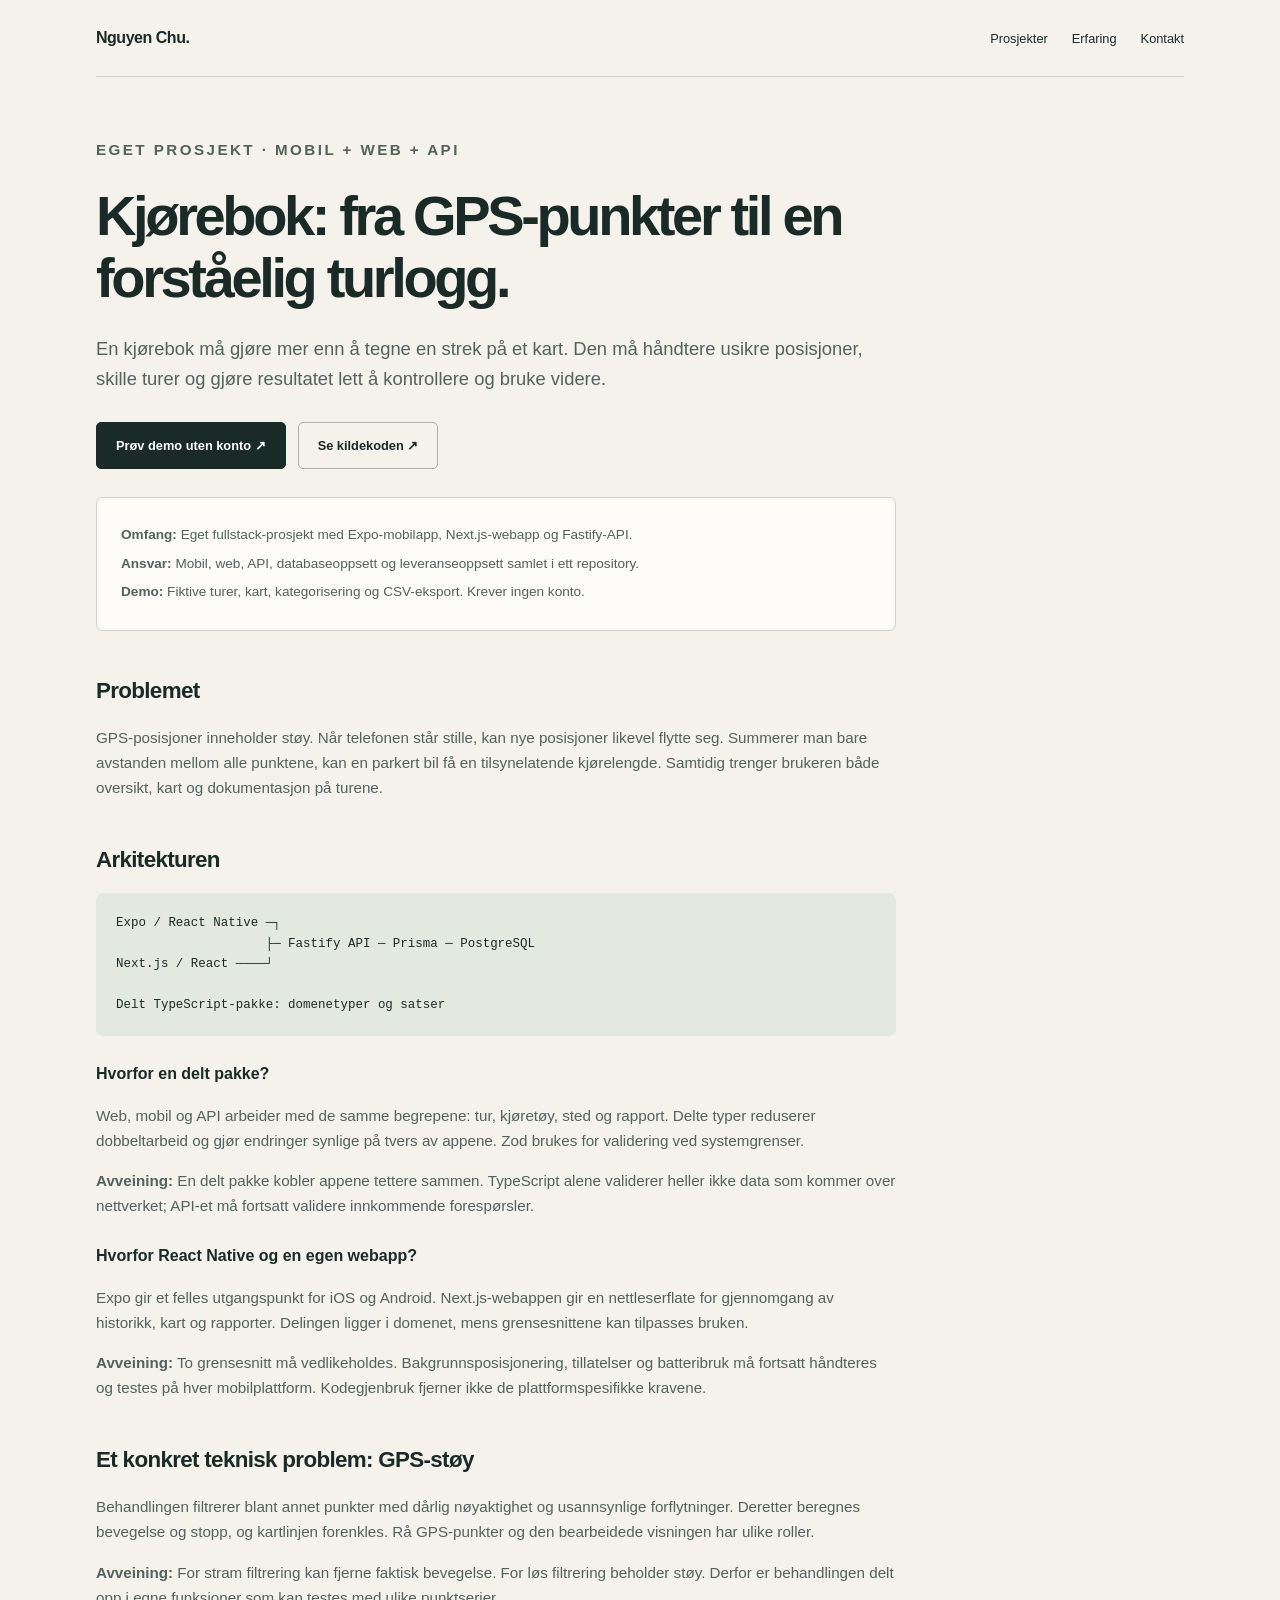
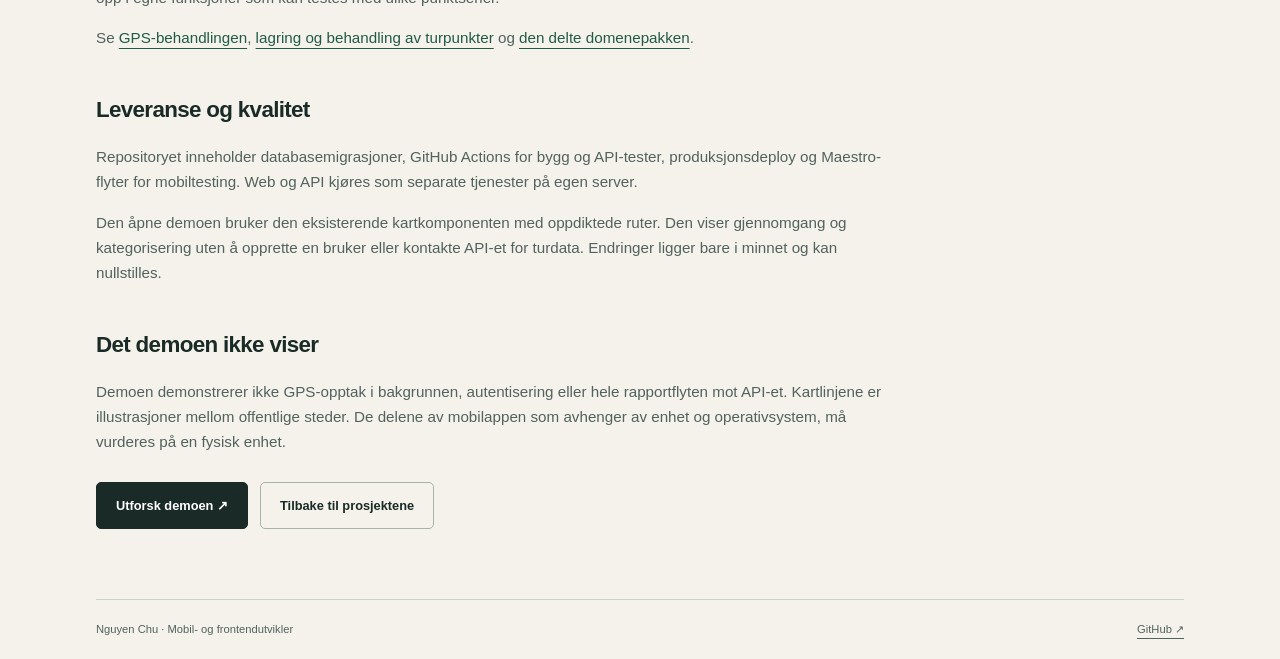
==== site/prosjekter/kjorebok.html @ 5418944d "Present production experience and project decisions with an open demo" ====
<!doctype html>
<html lang="nb"><head><meta charset="utf-8"><meta name="viewport" content="width=device-width, initial-scale=1"><title>Kjørebok – prosjektgjennomgang | Nguyen Chu</title><meta name="description" content="GPS-data, delte kontrakter og avveininger mellom web, mobil og API i Kjørebok."><meta name="theme-color" content="#f4f2eb"><meta property="og:title" content="Kjørebok – prosjektgjennomgang | Nguyen Chu"><meta property="og:description" content="GPS-data, delte kontrakter og avveininger mellom web, mobil og API i Kjørebok."><meta property="og:type" content="website"><link rel="stylesheet" href="../styles.css"><link rel="icon" href="../favicon.svg" type="image/svg+xml"></head><body><a class="skip" href="#innhold">Hopp til innhold</a><div class="wrap"><nav aria-label="Hovedmeny"><a class="brand" href="../index.html">Nguyen Chu<span aria-hidden="true">.</span></a><div class="navlinks"><a href="../index.html#prosjekter">Prosjekter</a><a href="../index.html#erfaring">Erfaring</a><a href="../index.html#kontakt">Kontakt</a></div></nav><main id="innhold" class="essay"><p class="kicker">Eget prosjekt · mobil + web + API</p><h1>Kjørebok: fra GPS-punkter til en forståelig turlogg.</h1><p class="intro">En kjørebok må gjøre mer enn å tegne en strek på et kart. Den må håndtere usikre posisjoner, skille turer og gjøre resultatet lett å kontrollere og bruke videre.</p><div class="actions"><a class="button" href="https://kjorebok.nguyenchu.com/demo">Prøv demo uten konto ↗</a><a class="button secondary" href="https://github.com/nguyenchu/kjorebok">Se kildekoden ↗</a></div><div class="factbox"><p><strong>Omfang:</strong> Eget fullstack-prosjekt med Expo-mobilapp, Next.js-webapp og Fastify-API.</p><p><strong>Ansvar:</strong> Mobil, web, API, databaseoppsett og leveranseoppsett samlet i ett repository.</p><p><strong>Demo:</strong> Fiktive turer, kart, kategorisering og CSV-eksport. Krever ingen konto.</p></div><h2>Problemet</h2><p>GPS-posisjoner inneholder støy. Når telefonen står stille, kan nye posisjoner likevel flytte seg. Summerer man bare avstanden mellom alle punktene, kan en parkert bil få en tilsynelatende kjørelengde. Samtidig trenger brukeren både oversikt, kart og dokumentasjon på turene.</p><h2>Arkitekturen</h2><pre class="architecture">Expo / React Native ─┐
                    ├─ Fastify API ─ Prisma ─ PostgreSQL
Next.js / React ────┘

Delt TypeScript-pakke: domenetyper og satser</pre><h3>Hvorfor en delt pakke?</h3><p>Web, mobil og API arbeider med de samme begrepene: tur, kjøretøy, sted og rapport. Delte typer reduserer dobbeltarbeid og gjør endringer synlige på tvers av appene. Zod brukes for validering ved systemgrenser.</p><p><strong>Avveining:</strong> En delt pakke kobler appene tettere sammen. TypeScript alene validerer heller ikke data som kommer over nettverket; API-et må fortsatt validere innkommende forespørsler.</p><h3>Hvorfor React Native og en egen webapp?</h3><p>Expo gir et felles utgangspunkt for iOS og Android. Next.js-webappen gir en nettleserflate for gjennomgang av historikk, kart og rapporter. Delingen ligger i domenet, mens grensesnittene kan tilpasses bruken.</p><p><strong>Avveining:</strong> To grensesnitt må vedlikeholdes. Bakgrunnsposisjonering, tillatelser og batteribruk må fortsatt håndteres og testes på hver mobilplattform. Kodegjenbruk fjerner ikke de plattformspesifikke kravene.</p><h2>Et konkret teknisk problem: GPS-støy</h2><p>Behandlingen filtrerer blant annet punkter med dårlig nøyaktighet og usannsynlige forflytninger. Deretter beregnes bevegelse og stopp, og kartlinjen forenkles. Rå GPS-punkter og den bearbeidede visningen har ulike roller.</p><p><strong>Avveining:</strong> For stram filtrering kan fjerne faktisk bevegelse. For løs filtrering beholder støy. Derfor er behandlingen delt opp i egne funksjoner som kan testes med ulike punktserier.</p><p>Se <a href="https://github.com/nguyenchu/kjorebok/tree/main/apps/api/src/lib/track">GPS-behandlingen</a>, <a href="https://github.com/nguyenchu/kjorebok/blob/main/apps/api/src/lib/tripPoints.ts">lagring og behandling av turpunkter</a> og <a href="https://github.com/nguyenchu/kjorebok/tree/main/packages/shared/src">den delte domenepakken</a>.</p><h2>Leveranse og kvalitet</h2><p>Repositoryet inneholder databasemigrasjoner, GitHub Actions for bygg og API-tester, produksjonsdeploy og Maestro-flyter for mobiltesting. Web og API kjøres som separate tjenester på egen server.</p><p>Den åpne demoen bruker den eksisterende kartkomponenten med oppdiktede ruter. Den viser gjennomgang og kategorisering uten å opprette en bruker eller kontakte API-et for turdata. Endringer ligger bare i minnet og kan nullstilles.</p><h2>Det demoen ikke viser</h2><p>Demoen demonstrerer ikke GPS-opptak i bakgrunnen, autentisering eller hele rapportflyten mot API-et. Kartlinjene er illustrasjoner mellom offentlige steder. De delene av mobilappen som avhenger av enhet og operativsystem, må vurderes på en fysisk enhet.</p><div class="actions"><a class="button" href="https://kjorebok.nguyenchu.com/demo">Utforsk demoen ↗</a><a class="button secondary" href="../index.html#prosjekter">Tilbake til prosjektene</a></div></main><footer><span>Nguyen Chu · Mobil- og frontendutvikler</span><a href="https://github.com/nguyenchu">GitHub ↗</a></footer></div></body></html>
---- site/styles.css ----
:root{--bg:#f4f2eb;--ink:#192a27;--muted:#52625d;--line:#ccd2c8;--accent:#215b46;--paper:#fcfbf7}*{box-sizing:border-box}html{scroll-behavior:smooth;scroll-padding-top:30px}body{margin:0;background:var(--bg);color:var(--ink);font-family:Inter,"Avenir Next","Segoe UI",sans-serif;line-height:1.65}a{color:inherit;text-underline-offset:5px}a:hover{color:var(--accent)}a:focus-visible,summary:focus-visible{outline:3px solid #217252;outline-offset:6px}.wrap{max-width:1160px;margin:auto;padding:0 36px}.skip{position:absolute;top:-100px;left:20px;background:var(--ink);color:white;padding:12px;z-index:10}.skip:focus{top:10px}nav{display:flex;justify-content:space-between;align-items:center;gap:25px;padding:25px 0;border-bottom:1px solid var(--line)}.brand{text-decoration:none;font-size:1rem;font-weight:800;letter-spacing:-.03em}.navlinks{display:flex;gap:24px;font-size:.8rem}.navlinks a{text-decoration:none}.hero{display:grid;grid-template-columns:1.35fr .65fr;gap:80px;padding:78px 0 72px;align-items:center}.kicker{font-size:.68rem;font-weight:750;letter-spacing:.16em;text-transform:uppercase;color:var(--accent);margin:0 0 23px}.hero h1{font-size:clamp(2.8rem,5.2vw,4.4rem);line-height:1.06;letter-spacing:-.065em;max-width:730px;font-weight:650;margin:0 0 28px}.hero .lead{font-size:1.04rem;color:var(--muted);max-width:590px}.actions{display:flex;gap:12px;flex-wrap:wrap;margin-top:28px}.button{display:inline-flex;align-items:center;justify-content:center;gap:28px;background:var(--ink);color:white;padding:12px 19px;border:1px solid var(--ink);border-radius:5px;text-decoration:none;font-size:.8rem;font-weight:650}.button:hover{background:var(--accent);color:white}.button.secondary{background:transparent;color:var(--ink);border-color:#a8b4a8}.hero aside{border-left:1px solid var(--line);padding-left:35px}.stat{padding:20px 0;border-bottom:1px solid var(--line)}.stat:first-child{padding-top:0}.stat:last-child{border:0;padding-bottom:0}.stat strong{font-size:2rem;font-weight:550;letter-spacing:-.05em;display:block;line-height:1.2}.stat span{font-size:.78rem;color:var(--muted);display:block;margin-top:8px}.section{padding:46px 0 54px;border-top:1px solid var(--line)}.sectionhead{display:flex;justify-content:space-between;gap:30px;align-items:baseline;margin-bottom:24px}.sectionhead h2{font-size:1.55rem;letter-spacing:-.04em;margin:0;font-weight:600}.sectionhead p{font-size:.77rem;color:var(--muted);margin:0}.projects{display:grid;grid-template-columns:1fr 1fr;gap:20px}.project{background:var(--paper);border:1px solid var(--line);border-radius:8px;overflow:hidden;display:flex;flex-direction:column}.preview{height:220px;border-bottom:1px solid var(--line);padding:28px;display:flex;align-items:center;justify-content:center;overflow:hidden;background:#e4e9df}.mini{width:100%;max-width:360px;border:1px solid #c3cdbf;background:#fdfef9;border-radius:8px;box-shadow:0 12px 25px #223d2410;font-size:.7rem}.minihead{display:flex;justify-content:space-between;padding:13px 17px;border-bottom:1px solid #dbe1d5;font-weight:750}.minilabel{color:var(--accent);font-size:.55rem;font-weight:700;letter-spacing:.07em}.ministats{display:flex;gap:35px;padding:14px 17px}.ministats strong{display:block;font-size:1.35rem;line-height:1.25}.ministats span{font-size:.6rem;color:var(--muted)}.minirow{padding:10px 17px;border-top:1px solid #e4e7de;display:flex;justify-content:space-between;gap:8px}.preview.food{background:#e9e3d1}.food .minihead{background:#fbf6e5}.price{color:#215b46;font-weight:800}.projectbody{padding:26px;flex:1;display:flex;flex-direction:column;align-items:start}.project h3{font-size:1.4rem;letter-spacing:-.04em;margin:5px 0 8px}.projectbody>p{font-size:.86rem;color:var(--muted);margin:0 0 16px}.projectbody .tag{font-size:.63rem;letter-spacing:.08em;text-transform:uppercase;color:var(--accent);font-weight:750}.tech{font-size:.7rem!important;color:var(--accent)!important;margin-top:auto!important}.projectlinks{display:flex;gap:20px;flex-wrap:wrap;font-size:.78rem;font-weight:650;margin-top:8px}.twocol{display:grid;grid-template-columns:1fr 1fr;gap:70px}.twocol h3{font-size:.95rem;margin:0 0 8px}.twocol p,.twocol li{font-size:.88rem;color:var(--muted)}.twocol ul{padding-left:20px}.decision{border-left:2px solid #8da591;padding-left:18px;margin:24px 0}.decision:first-child{margin-top:0}.decision p{margin:5px 0}.more{display:grid;grid-template-columns:1fr 1fr;gap:20px}.more article{border:1px solid var(--line);padding:22px;border-radius:6px}.more h3{font-size:1rem;margin:0 0 6px}.more p{font-size:.82rem;color:var(--muted);margin:0 0 10px}.more a{font-size:.78rem}.contact{padding:48px 0 65px;display:flex;justify-content:space-between;gap:30px;align-items:center;border-top:1px solid var(--line)}.contact h2{font-size:2rem;letter-spacing:-.05em;line-height:1.2;margin:0 0 12px}.contact p{font-size:.9rem;color:var(--muted);max-width:600px;margin:0}.contact .actions{margin:0}footer{display:flex;justify-content:space-between;gap:20px;font-size:.7rem;color:var(--muted);padding:20px 0;border-top:1px solid var(--line)}.essay{max-width:800px;padding:60px 0 70px}.essay h1{font-size:clamp(2.3rem,5vw,3.5rem);line-height:1.1;letter-spacing:-.06em;margin:0 0 25px}.essay .intro{font-size:1.15rem;color:var(--muted)}.essay h2{font-size:1.4rem;letter-spacing:-.03em;margin:42px 0 14px}.essay h3{font-size:1rem;margin:25px 0 10px}.essay p,.essay li{font-size:.95rem;color:var(--muted)}.essay a{color:var(--accent)}.essay .button{color:white}.essay .button.secondary{color:var(--ink)}.factbox{background:var(--paper);border:1px solid var(--line);padding:20px 24px;border-radius:7px;margin:28px 0}.factbox p{margin:6px 0;font-size:.85rem}.architecture{padding:20px;background:#e4e9df;font-family:ui-monospace,monospace;white-space:pre-wrap;font-size:.78rem;border-radius:7px;overflow-wrap:anywhere}.note{font-size:.75rem!important;color:var(--muted)}.essay figure{margin:30px 0}.essay img{width:100%;height:auto;border:1px solid var(--line);border-radius:6px}.essay figcaption{font-size:.75rem;color:var(--muted);margin-top:8px}@media(max-width:760px){.wrap{padding:0 21px}.hero{grid-template-columns:1fr;gap:35px;padding:46px 0}.hero aside{display:grid;grid-template-columns:1fr 1fr;border-left:0;padding:0;border-top:1px solid var(--line);padding-top:25px;gap:20px}.stat{padding:0;border:0}.stat strong{font-size:1.5rem}.stat:last-child{grid-column:1/-1}.projects,.twocol,.more{grid-template-columns:1fr}.twocol{gap:28px}.sectionhead{display:block}.sectionhead p{margin-top:8px}.section{padding:35px 0}.navlinks{gap:16px}.navlinks a:last-child{display:none}.contact{flex-direction:column;align-items:start}.preview{height:210px}.projectbody{padding:22px}.essay{padding-top:40px}footer{flex-wrap:wrap}.hero h1{font-size:3rem}}@media(prefers-reduced-motion:reduce){html{scroll-behavior:auto}}
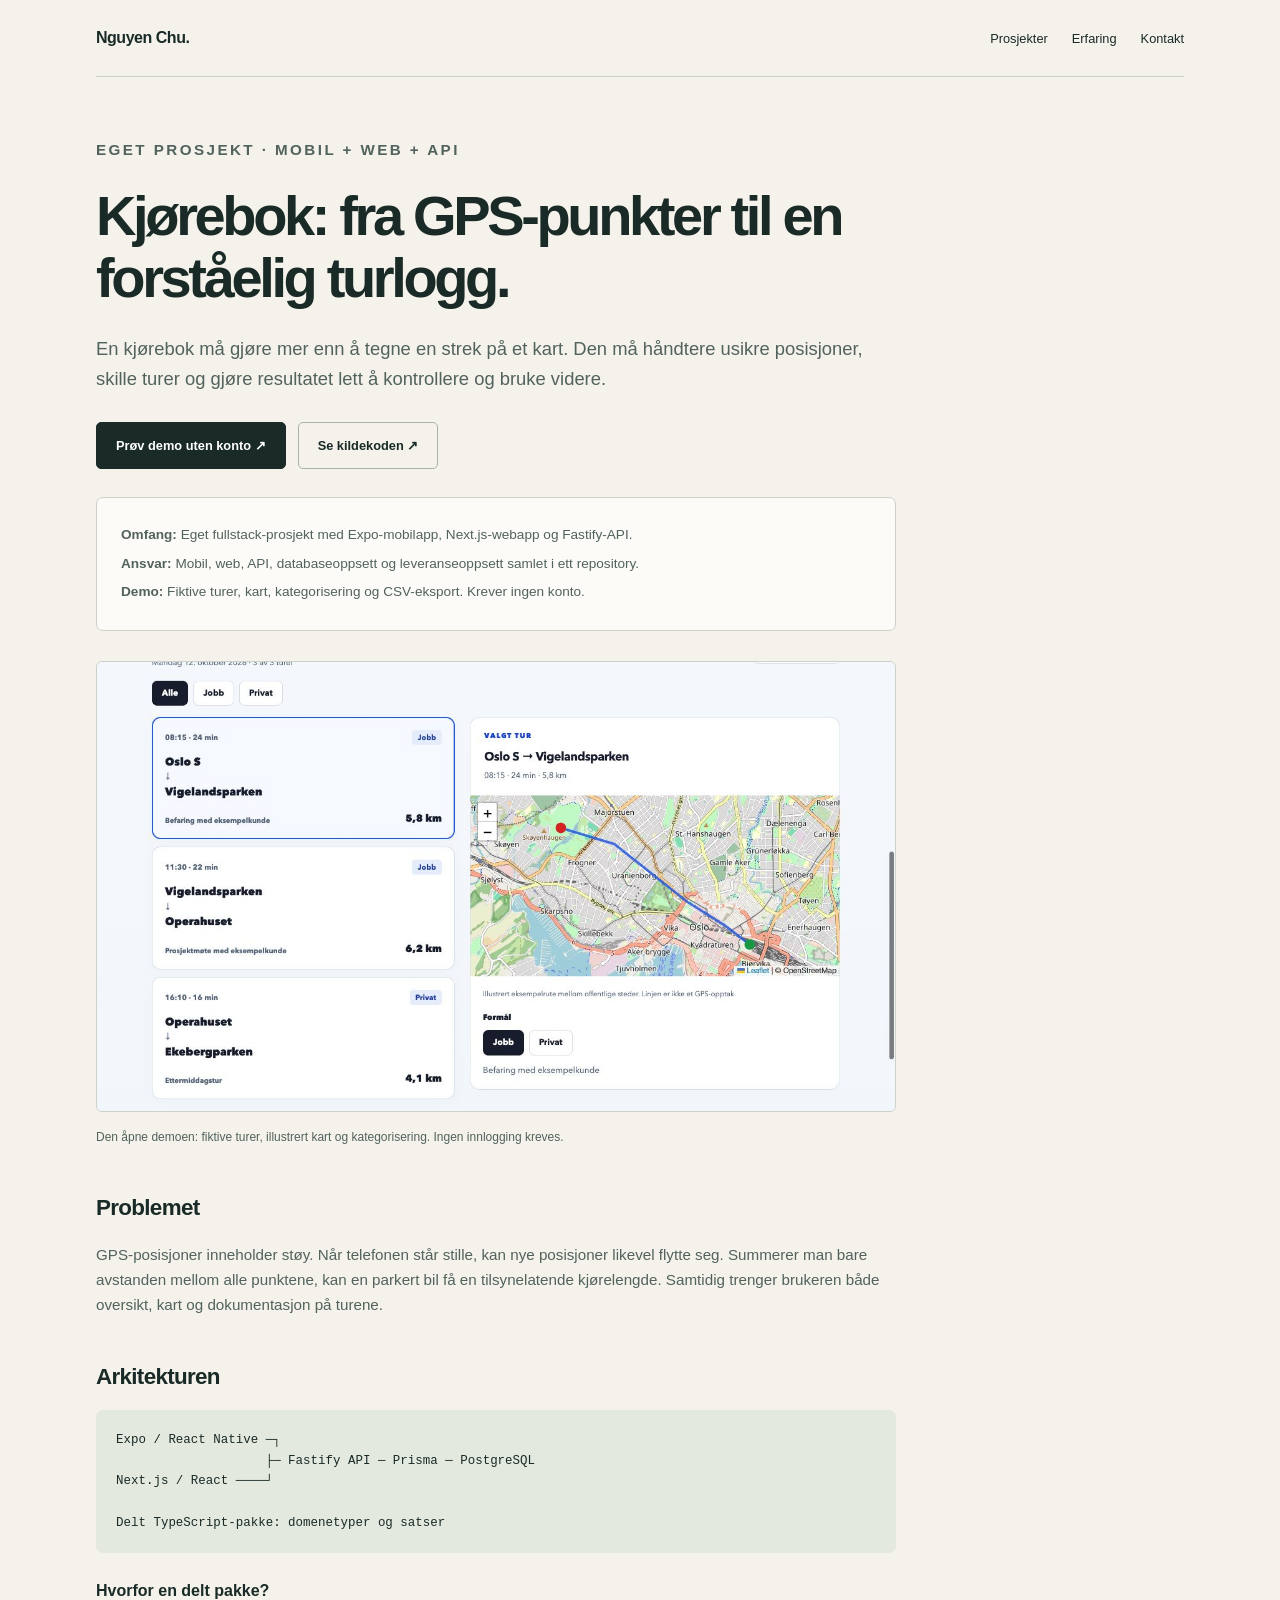
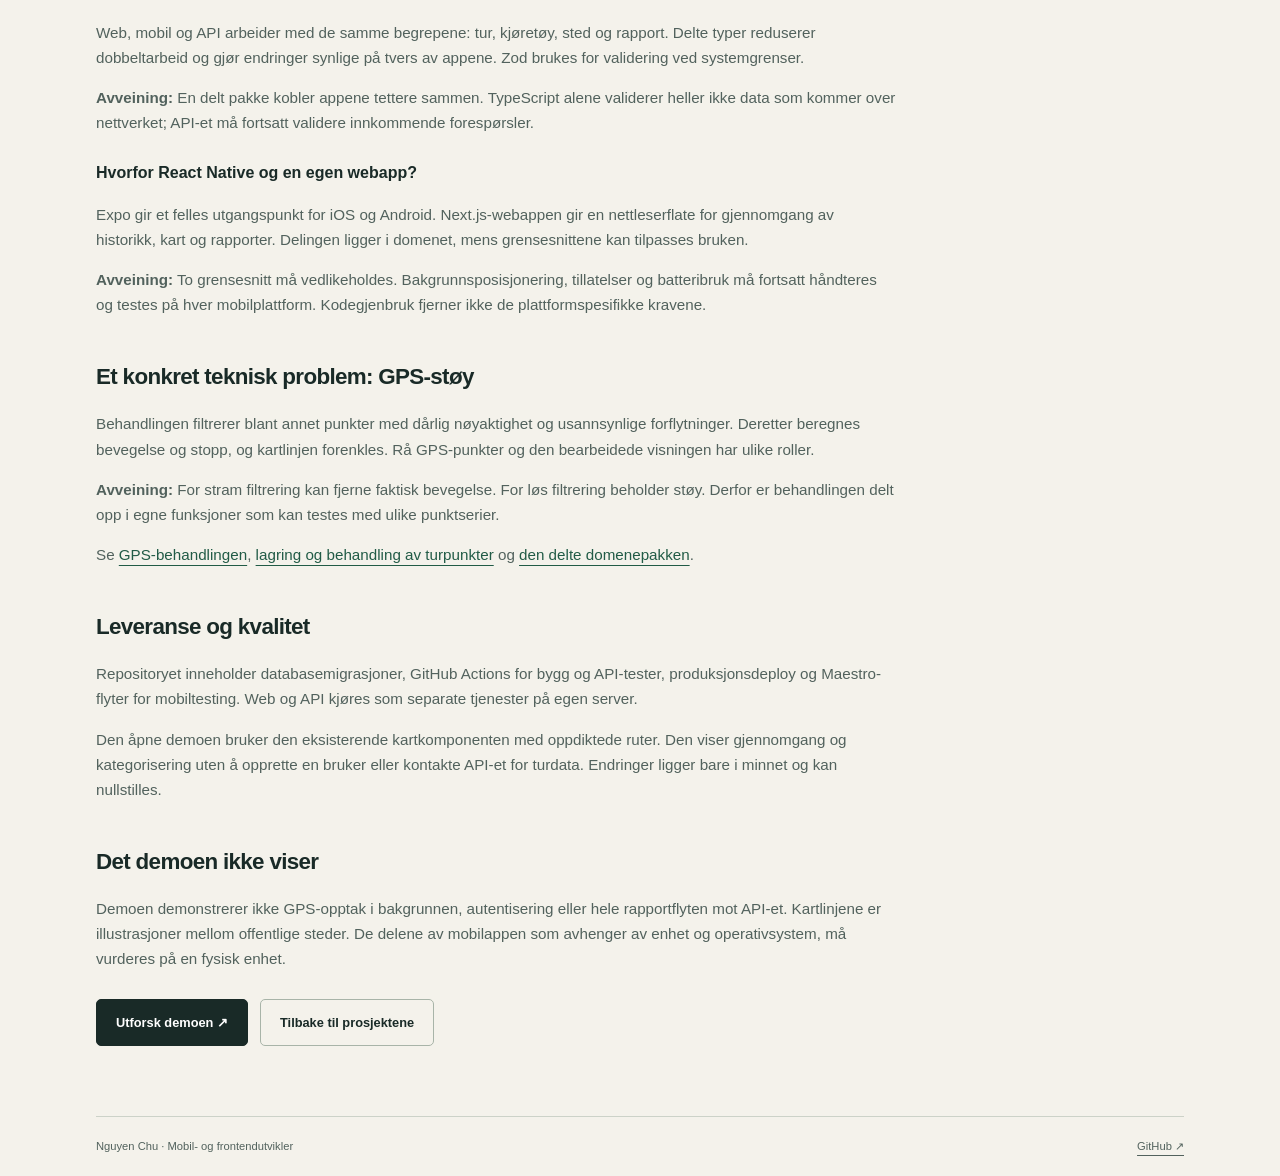
==== commit 4ae3d292: "Show the working demo in the project walkthrough and profile" ====
--- a/site/prosjekter/kjorebok.html
+++ b/site/prosjekter/kjorebok.html
@@ -1,5 +1,5 @@
 <!doctype html>
-<html lang="nb"><head><meta charset="utf-8"><meta name="viewport" content="width=device-width, initial-scale=1"><title>Kjørebok – prosjektgjennomgang | Nguyen Chu</title><meta name="description" content="GPS-data, delte kontrakter og avveininger mellom web, mobil og API i Kjørebok."><meta name="theme-color" content="#f4f2eb"><meta property="og:title" content="Kjørebok – prosjektgjennomgang | Nguyen Chu"><meta property="og:description" content="GPS-data, delte kontrakter og avveininger mellom web, mobil og API i Kjørebok."><meta property="og:type" content="website"><link rel="stylesheet" href="../styles.css"><link rel="icon" href="../favicon.svg" type="image/svg+xml"></head><body><a class="skip" href="#innhold">Hopp til innhold</a><div class="wrap"><nav aria-label="Hovedmeny"><a class="brand" href="../index.html">Nguyen Chu<span aria-hidden="true">.</span></a><div class="navlinks"><a href="../index.html#prosjekter">Prosjekter</a><a href="../index.html#erfaring">Erfaring</a><a href="../index.html#kontakt">Kontakt</a></div></nav><main id="innhold" class="essay"><p class="kicker">Eget prosjekt · mobil + web + API</p><h1>Kjørebok: fra GPS-punkter til en forståelig turlogg.</h1><p class="intro">En kjørebok må gjøre mer enn å tegne en strek på et kart. Den må håndtere usikre posisjoner, skille turer og gjøre resultatet lett å kontrollere og bruke videre.</p><div class="actions"><a class="button" href="https://kjorebok.nguyenchu.com/demo">Prøv demo uten konto ↗</a><a class="button secondary" href="https://github.com/nguyenchu/kjorebok">Se kildekoden ↗</a></div><div class="factbox"><p><strong>Omfang:</strong> Eget fullstack-prosjekt med Expo-mobilapp, Next.js-webapp og Fastify-API.</p><p><strong>Ansvar:</strong> Mobil, web, API, databaseoppsett og leveranseoppsett samlet i ett repository.</p><p><strong>Demo:</strong> Fiktive turer, kart, kategorisering og CSV-eksport. Krever ingen konto.</p></div><h2>Problemet</h2><p>GPS-posisjoner inneholder støy. Når telefonen står stille, kan nye posisjoner likevel flytte seg. Summerer man bare avstanden mellom alle punktene, kan en parkert bil få en tilsynelatende kjørelengde. Samtidig trenger brukeren både oversikt, kart og dokumentasjon på turene.</p><h2>Arkitekturen</h2><pre class="architecture">Expo / React Native ─┐
+<html lang="nb"><head><meta charset="utf-8"><meta name="viewport" content="width=device-width, initial-scale=1"><title>Kjørebok – prosjektgjennomgang | Nguyen Chu</title><meta name="description" content="GPS-data, delte kontrakter og avveininger mellom web, mobil og API i Kjørebok."><meta name="theme-color" content="#f4f2eb"><meta property="og:title" content="Kjørebok – prosjektgjennomgang | Nguyen Chu"><meta property="og:description" content="GPS-data, delte kontrakter og avveininger mellom web, mobil og API i Kjørebok."><meta property="og:type" content="website"><link rel="stylesheet" href="../styles.css"><link rel="icon" href="../favicon.svg" type="image/svg+xml"></head><body><a class="skip" href="#innhold">Hopp til innhold</a><div class="wrap"><nav aria-label="Hovedmeny"><a class="brand" href="../index.html">Nguyen Chu<span aria-hidden="true">.</span></a><div class="navlinks"><a href="../index.html#prosjekter">Prosjekter</a><a href="../index.html#erfaring">Erfaring</a><a href="../index.html#kontakt">Kontakt</a></div></nav><main id="innhold" class="essay"><p class="kicker">Eget prosjekt · mobil + web + API</p><h1>Kjørebok: fra GPS-punkter til en forståelig turlogg.</h1><p class="intro">En kjørebok må gjøre mer enn å tegne en strek på et kart. Den må håndtere usikre posisjoner, skille turer og gjøre resultatet lett å kontrollere og bruke videre.</p><div class="actions"><a class="button" href="https://kjorebok.nguyenchu.com/demo">Prøv demo uten konto ↗</a><a class="button secondary" href="https://github.com/nguyenchu/kjorebok">Se kildekoden ↗</a></div><div class="factbox"><p><strong>Omfang:</strong> Eget fullstack-prosjekt med Expo-mobilapp, Next.js-webapp og Fastify-API.</p><p><strong>Ansvar:</strong> Mobil, web, API, databaseoppsett og leveranseoppsett samlet i ett repository.</p><p><strong>Demo:</strong> Fiktive turer, kart, kategorisering og CSV-eksport. Krever ingen konto.</p></div><figure><img src="../images/kjorebok-demo.png" width="1280" height="720" alt="Kjørebok-demo med tre fiktive turer, kart over Oslo og valg mellom jobb og privat" loading="lazy"><figcaption>Den åpne demoen: fiktive turer, illustrert kart og kategorisering. Ingen innlogging kreves.</figcaption></figure><h2>Problemet</h2><p>GPS-posisjoner inneholder støy. Når telefonen står stille, kan nye posisjoner likevel flytte seg. Summerer man bare avstanden mellom alle punktene, kan en parkert bil få en tilsynelatende kjørelengde. Samtidig trenger brukeren både oversikt, kart og dokumentasjon på turene.</p><h2>Arkitekturen</h2><pre class="architecture">Expo / React Native ─┐
                     ├─ Fastify API ─ Prisma ─ PostgreSQL
 Next.js / React ────┘
 
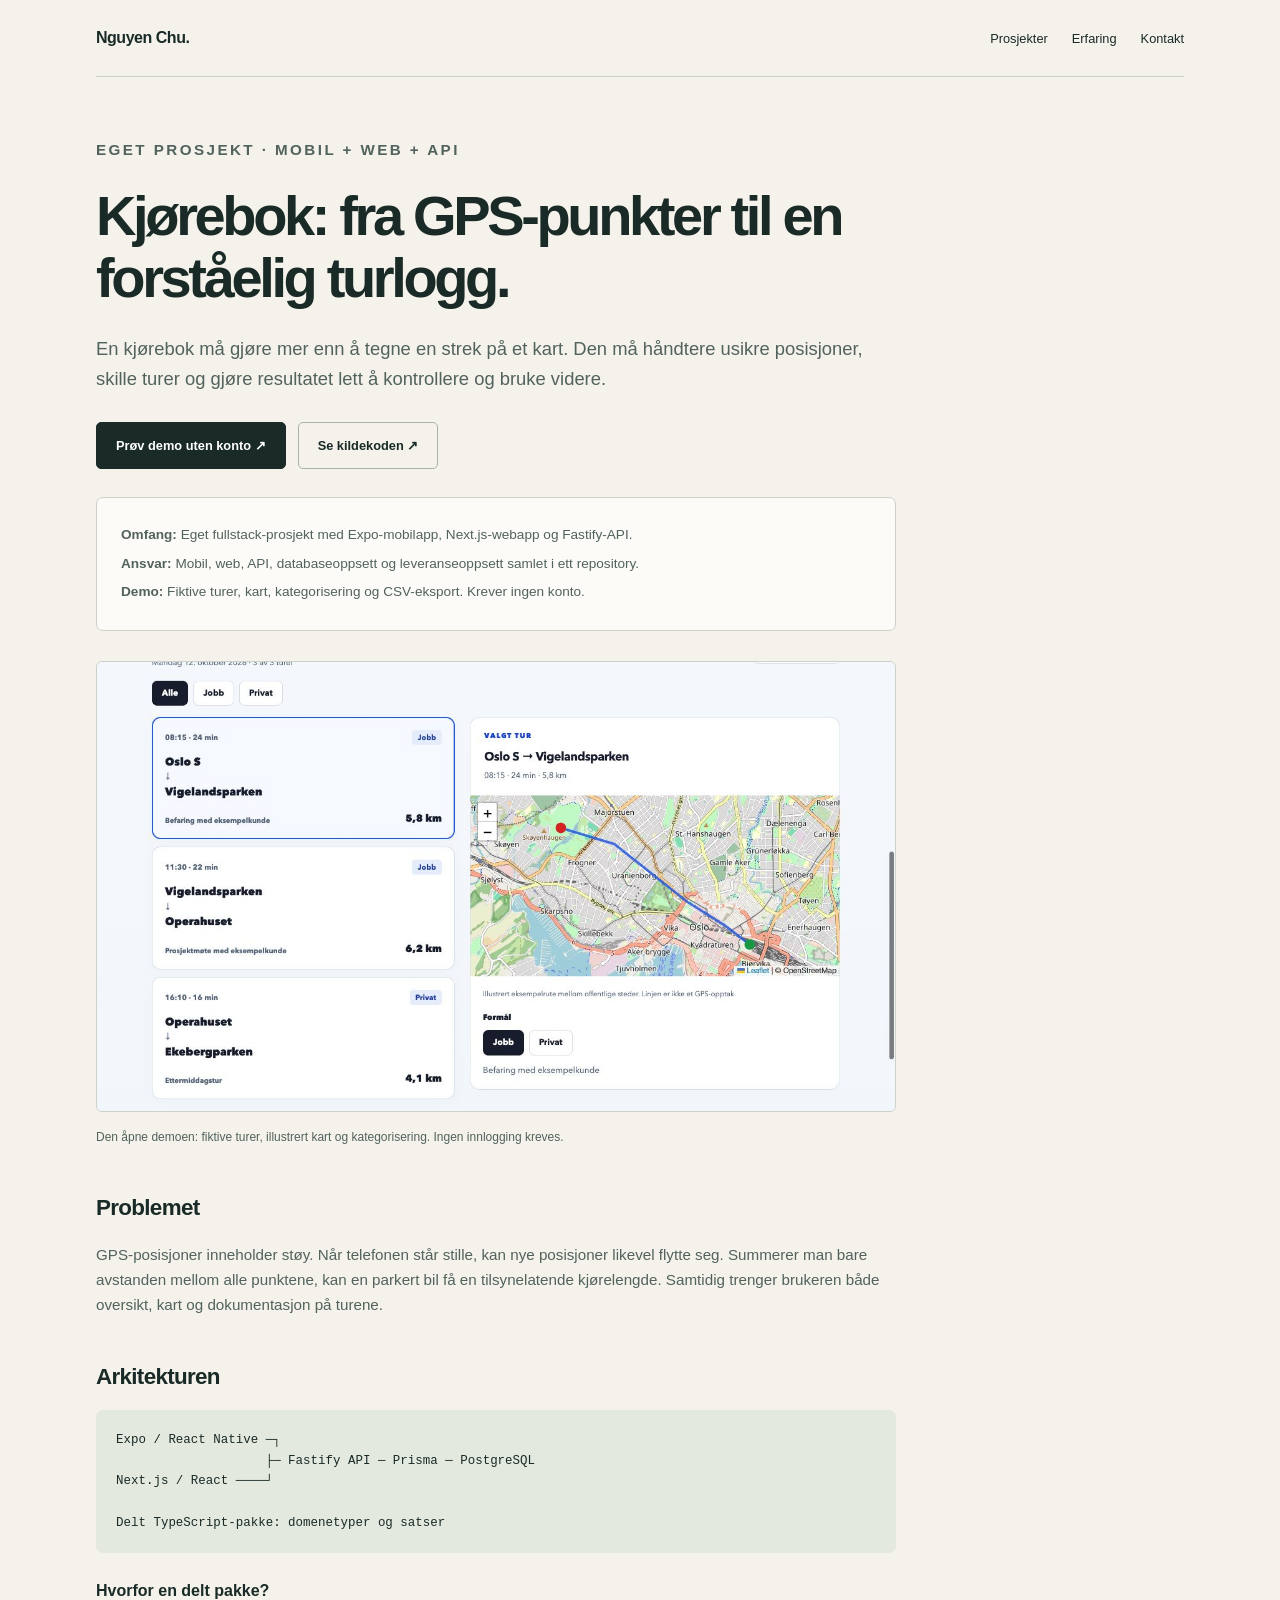
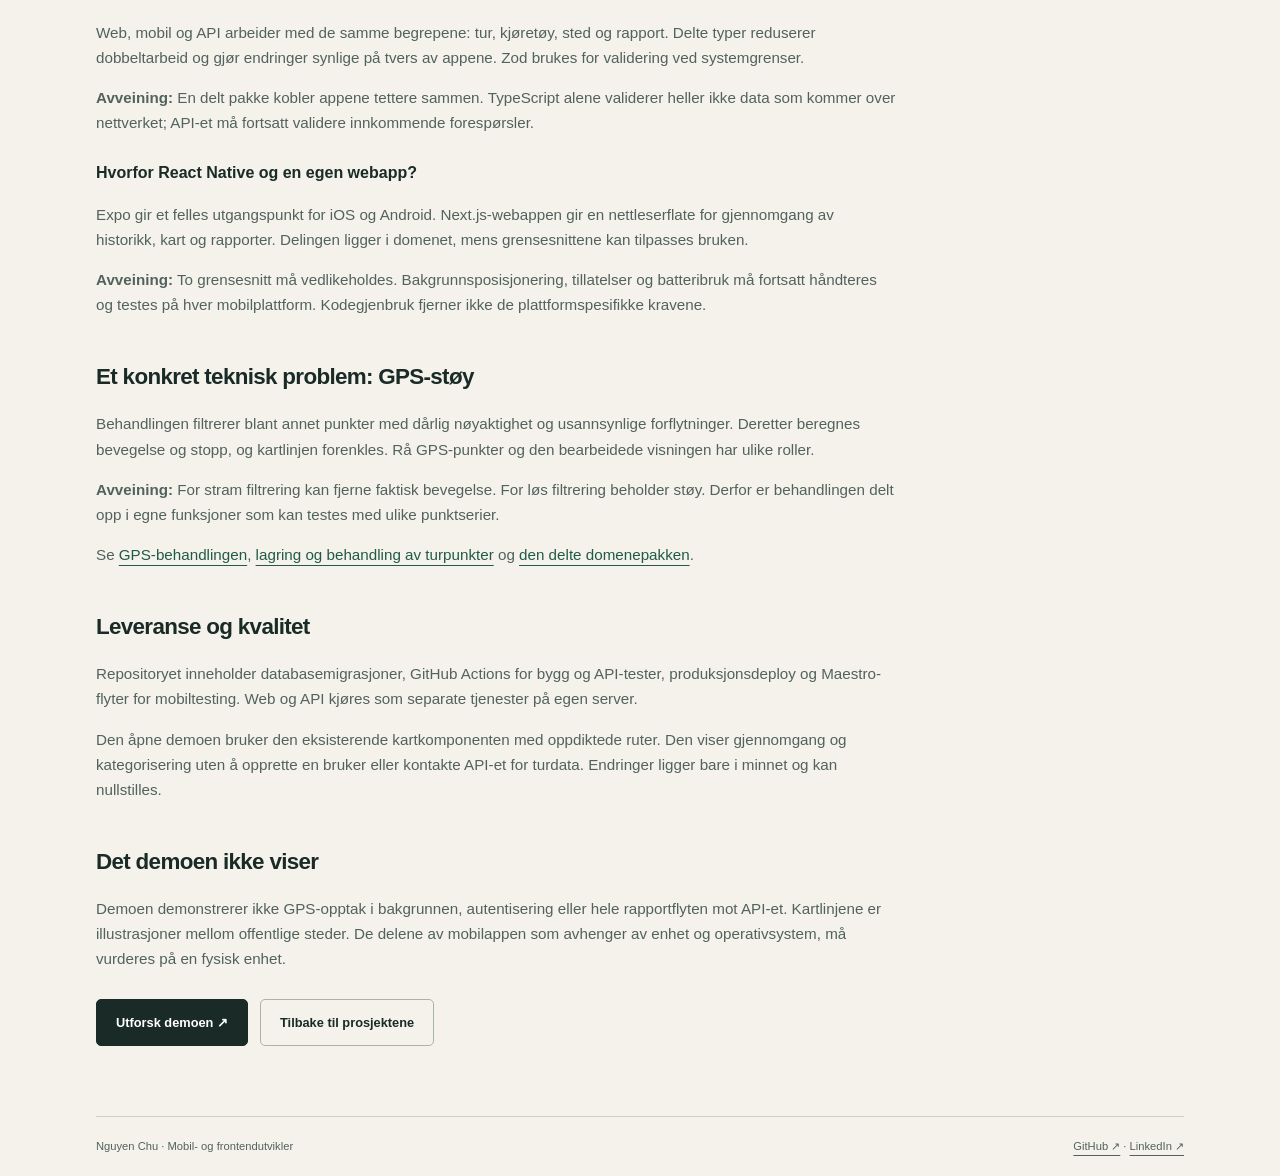
==== commit 75570bb0: "Use clean homepage URLs, add share previews and LinkedIn - Link the homepage as / instead of index.h" ====
--- a/site/prosjekter/kjorebok.html
+++ b/site/prosjekter/kjorebok.html
@@ -1,6 +1,6 @@
 <!doctype html>
-<html lang="nb"><head><meta charset="utf-8"><meta name="viewport" content="width=device-width, initial-scale=1"><title>Kjørebok – prosjektgjennomgang | Nguyen Chu</title><meta name="description" content="GPS-data, delte kontrakter og avveininger mellom web, mobil og API i Kjørebok."><meta name="theme-color" content="#f4f2eb"><meta property="og:title" content="Kjørebok – prosjektgjennomgang | Nguyen Chu"><meta property="og:description" content="GPS-data, delte kontrakter og avveininger mellom web, mobil og API i Kjørebok."><meta property="og:type" content="website"><link rel="stylesheet" href="../styles.css"><link rel="icon" href="../favicon.svg" type="image/svg+xml"></head><body><a class="skip" href="#innhold">Hopp til innhold</a><div class="wrap"><nav aria-label="Hovedmeny"><a class="brand" href="../index.html">Nguyen Chu<span aria-hidden="true">.</span></a><div class="navlinks"><a href="../index.html#prosjekter">Prosjekter</a><a href="../index.html#erfaring">Erfaring</a><a href="../index.html#kontakt">Kontakt</a></div></nav><main id="innhold" class="essay"><p class="kicker">Eget prosjekt · mobil + web + API</p><h1>Kjørebok: fra GPS-punkter til en forståelig turlogg.</h1><p class="intro">En kjørebok må gjøre mer enn å tegne en strek på et kart. Den må håndtere usikre posisjoner, skille turer og gjøre resultatet lett å kontrollere og bruke videre.</p><div class="actions"><a class="button" href="https://kjorebok.nguyenchu.com/demo">Prøv demo uten konto ↗</a><a class="button secondary" href="https://github.com/nguyenchu/kjorebok">Se kildekoden ↗</a></div><div class="factbox"><p><strong>Omfang:</strong> Eget fullstack-prosjekt med Expo-mobilapp, Next.js-webapp og Fastify-API.</p><p><strong>Ansvar:</strong> Mobil, web, API, databaseoppsett og leveranseoppsett samlet i ett repository.</p><p><strong>Demo:</strong> Fiktive turer, kart, kategorisering og CSV-eksport. Krever ingen konto.</p></div><figure><img src="../images/kjorebok-demo.png" width="1280" height="720" alt="Kjørebok-demo med tre fiktive turer, kart over Oslo og valg mellom jobb og privat" loading="lazy"><figcaption>Den åpne demoen: fiktive turer, illustrert kart og kategorisering. Ingen innlogging kreves.</figcaption></figure><h2>Problemet</h2><p>GPS-posisjoner inneholder støy. Når telefonen står stille, kan nye posisjoner likevel flytte seg. Summerer man bare avstanden mellom alle punktene, kan en parkert bil få en tilsynelatende kjørelengde. Samtidig trenger brukeren både oversikt, kart og dokumentasjon på turene.</p><h2>Arkitekturen</h2><pre class="architecture">Expo / React Native ─┐
+<html lang="nb"><head><meta charset="utf-8"><meta name="viewport" content="width=device-width, initial-scale=1"><title>Kjørebok – prosjektgjennomgang | Nguyen Chu</title><meta name="description" content="GPS-data, delte kontrakter og avveininger mellom web, mobil og API i Kjørebok."><meta name="theme-color" content="#f4f2eb"><meta property="og:title" content="Kjørebok – prosjektgjennomgang | Nguyen Chu"><meta property="og:description" content="GPS-data, delte kontrakter og avveininger mellom web, mobil og API i Kjørebok."><meta property="og:type" content="website"><meta property="og:url" content="https://nguyenchu.com/prosjekter/kjorebok.html"><meta property="og:image" content="https://nguyenchu.com/images/kjorebok-demo.png"><meta property="og:image:width" content="1280"><meta property="og:image:height" content="720"><meta property="og:image:alt" content="Kjørebok-demo med eksempelturer og en rute på kart"><meta name="twitter:card" content="summary_large_image"><link rel="stylesheet" href="../styles.css"><link rel="icon" href="../favicon.svg" type="image/svg+xml"></head><body><a class="skip" href="#innhold">Hopp til innhold</a><div class="wrap"><nav aria-label="Hovedmeny"><a class="brand" href="/">Nguyen Chu<span aria-hidden="true">.</span></a><div class="navlinks"><a href="/#prosjekter">Prosjekter</a><a href="/#erfaring">Erfaring</a><a href="/#kontakt">Kontakt</a></div></nav><main id="innhold" class="essay"><p class="kicker">Eget prosjekt · mobil + web + API</p><h1>Kjørebok: fra GPS-punkter til en forståelig turlogg.</h1><p class="intro">En kjørebok må gjøre mer enn å tegne en strek på et kart. Den må håndtere usikre posisjoner, skille turer og gjøre resultatet lett å kontrollere og bruke videre.</p><div class="actions"><a class="button" href="https://kjorebok.nguyenchu.com/demo">Prøv demo uten konto ↗</a><a class="button secondary" href="https://github.com/nguyenchu/kjorebok">Se kildekoden ↗</a></div><div class="factbox"><p><strong>Omfang:</strong> Eget fullstack-prosjekt med Expo-mobilapp, Next.js-webapp og Fastify-API.</p><p><strong>Ansvar:</strong> Mobil, web, API, databaseoppsett og leveranseoppsett samlet i ett repository.</p><p><strong>Demo:</strong> Fiktive turer, kart, kategorisering og CSV-eksport. Krever ingen konto.</p></div><figure><img src="../images/kjorebok-demo.png" width="1280" height="720" alt="Kjørebok-demo med tre fiktive turer, kart over Oslo og valg mellom jobb og privat" loading="lazy"><figcaption>Den åpne demoen: fiktive turer, illustrert kart og kategorisering. Ingen innlogging kreves.</figcaption></figure><h2>Problemet</h2><p>GPS-posisjoner inneholder støy. Når telefonen står stille, kan nye posisjoner likevel flytte seg. Summerer man bare avstanden mellom alle punktene, kan en parkert bil få en tilsynelatende kjørelengde. Samtidig trenger brukeren både oversikt, kart og dokumentasjon på turene.</p><h2>Arkitekturen</h2><pre class="architecture">Expo / React Native ─┐
                     ├─ Fastify API ─ Prisma ─ PostgreSQL
 Next.js / React ────┘
 
-Delt TypeScript-pakke: domenetyper og satser</pre><h3>Hvorfor en delt pakke?</h3><p>Web, mobil og API arbeider med de samme begrepene: tur, kjøretøy, sted og rapport. Delte typer reduserer dobbeltarbeid og gjør endringer synlige på tvers av appene. Zod brukes for validering ved systemgrenser.</p><p><strong>Avveining:</strong> En delt pakke kobler appene tettere sammen. TypeScript alene validerer heller ikke data som kommer over nettverket; API-et må fortsatt validere innkommende forespørsler.</p><h3>Hvorfor React Native og en egen webapp?</h3><p>Expo gir et felles utgangspunkt for iOS og Android. Next.js-webappen gir en nettleserflate for gjennomgang av historikk, kart og rapporter. Delingen ligger i domenet, mens grensesnittene kan tilpasses bruken.</p><p><strong>Avveining:</strong> To grensesnitt må vedlikeholdes. Bakgrunnsposisjonering, tillatelser og batteribruk må fortsatt håndteres og testes på hver mobilplattform. Kodegjenbruk fjerner ikke de plattformspesifikke kravene.</p><h2>Et konkret teknisk problem: GPS-støy</h2><p>Behandlingen filtrerer blant annet punkter med dårlig nøyaktighet og usannsynlige forflytninger. Deretter beregnes bevegelse og stopp, og kartlinjen forenkles. Rå GPS-punkter og den bearbeidede visningen har ulike roller.</p><p><strong>Avveining:</strong> For stram filtrering kan fjerne faktisk bevegelse. For løs filtrering beholder støy. Derfor er behandlingen delt opp i egne funksjoner som kan testes med ulike punktserier.</p><p>Se <a href="https://github.com/nguyenchu/kjorebok/tree/main/apps/api/src/lib/track">GPS-behandlingen</a>, <a href="https://github.com/nguyenchu/kjorebok/blob/main/apps/api/src/lib/tripPoints.ts">lagring og behandling av turpunkter</a> og <a href="https://github.com/nguyenchu/kjorebok/tree/main/packages/shared/src">den delte domenepakken</a>.</p><h2>Leveranse og kvalitet</h2><p>Repositoryet inneholder databasemigrasjoner, GitHub Actions for bygg og API-tester, produksjonsdeploy og Maestro-flyter for mobiltesting. Web og API kjøres som separate tjenester på egen server.</p><p>Den åpne demoen bruker den eksisterende kartkomponenten med oppdiktede ruter. Den viser gjennomgang og kategorisering uten å opprette en bruker eller kontakte API-et for turdata. Endringer ligger bare i minnet og kan nullstilles.</p><h2>Det demoen ikke viser</h2><p>Demoen demonstrerer ikke GPS-opptak i bakgrunnen, autentisering eller hele rapportflyten mot API-et. Kartlinjene er illustrasjoner mellom offentlige steder. De delene av mobilappen som avhenger av enhet og operativsystem, må vurderes på en fysisk enhet.</p><div class="actions"><a class="button" href="https://kjorebok.nguyenchu.com/demo">Utforsk demoen ↗</a><a class="button secondary" href="../index.html#prosjekter">Tilbake til prosjektene</a></div></main><footer><span>Nguyen Chu · Mobil- og frontendutvikler</span><a href="https://github.com/nguyenchu">GitHub ↗</a></footer></div></body></html>+Delt TypeScript-pakke: domenetyper og satser</pre><h3>Hvorfor en delt pakke?</h3><p>Web, mobil og API arbeider med de samme begrepene: tur, kjøretøy, sted og rapport. Delte typer reduserer dobbeltarbeid og gjør endringer synlige på tvers av appene. Zod brukes for validering ved systemgrenser.</p><p><strong>Avveining:</strong> En delt pakke kobler appene tettere sammen. TypeScript alene validerer heller ikke data som kommer over nettverket; API-et må fortsatt validere innkommende forespørsler.</p><h3>Hvorfor React Native og en egen webapp?</h3><p>Expo gir et felles utgangspunkt for iOS og Android. Next.js-webappen gir en nettleserflate for gjennomgang av historikk, kart og rapporter. Delingen ligger i domenet, mens grensesnittene kan tilpasses bruken.</p><p><strong>Avveining:</strong> To grensesnitt må vedlikeholdes. Bakgrunnsposisjonering, tillatelser og batteribruk må fortsatt håndteres og testes på hver mobilplattform. Kodegjenbruk fjerner ikke de plattformspesifikke kravene.</p><h2>Et konkret teknisk problem: GPS-støy</h2><p>Behandlingen filtrerer blant annet punkter med dårlig nøyaktighet og usannsynlige forflytninger. Deretter beregnes bevegelse og stopp, og kartlinjen forenkles. Rå GPS-punkter og den bearbeidede visningen har ulike roller.</p><p><strong>Avveining:</strong> For stram filtrering kan fjerne faktisk bevegelse. For løs filtrering beholder støy. Derfor er behandlingen delt opp i egne funksjoner som kan testes med ulike punktserier.</p><p>Se <a href="https://github.com/nguyenchu/kjorebok/tree/main/apps/api/src/lib/track">GPS-behandlingen</a>, <a href="https://github.com/nguyenchu/kjorebok/blob/main/apps/api/src/lib/tripPoints.ts">lagring og behandling av turpunkter</a> og <a href="https://github.com/nguyenchu/kjorebok/tree/main/packages/shared/src">den delte domenepakken</a>.</p><h2>Leveranse og kvalitet</h2><p>Repositoryet inneholder databasemigrasjoner, GitHub Actions for bygg og API-tester, produksjonsdeploy og Maestro-flyter for mobiltesting. Web og API kjøres som separate tjenester på egen server.</p><p>Den åpne demoen bruker den eksisterende kartkomponenten med oppdiktede ruter. Den viser gjennomgang og kategorisering uten å opprette en bruker eller kontakte API-et for turdata. Endringer ligger bare i minnet og kan nullstilles.</p><h2>Det demoen ikke viser</h2><p>Demoen demonstrerer ikke GPS-opptak i bakgrunnen, autentisering eller hele rapportflyten mot API-et. Kartlinjene er illustrasjoner mellom offentlige steder. De delene av mobilappen som avhenger av enhet og operativsystem, må vurderes på en fysisk enhet.</p><div class="actions"><a class="button" href="https://kjorebok.nguyenchu.com/demo">Utforsk demoen ↗</a><a class="button secondary" href="/#prosjekter">Tilbake til prosjektene</a></div></main><footer><span>Nguyen Chu · Mobil- og frontendutvikler</span><span><a href="https://github.com/nguyenchu">GitHub ↗</a> · <a href="https://www.linkedin.com/in/nguyen-chu/">LinkedIn ↗</a></span></footer></div></body></html>
